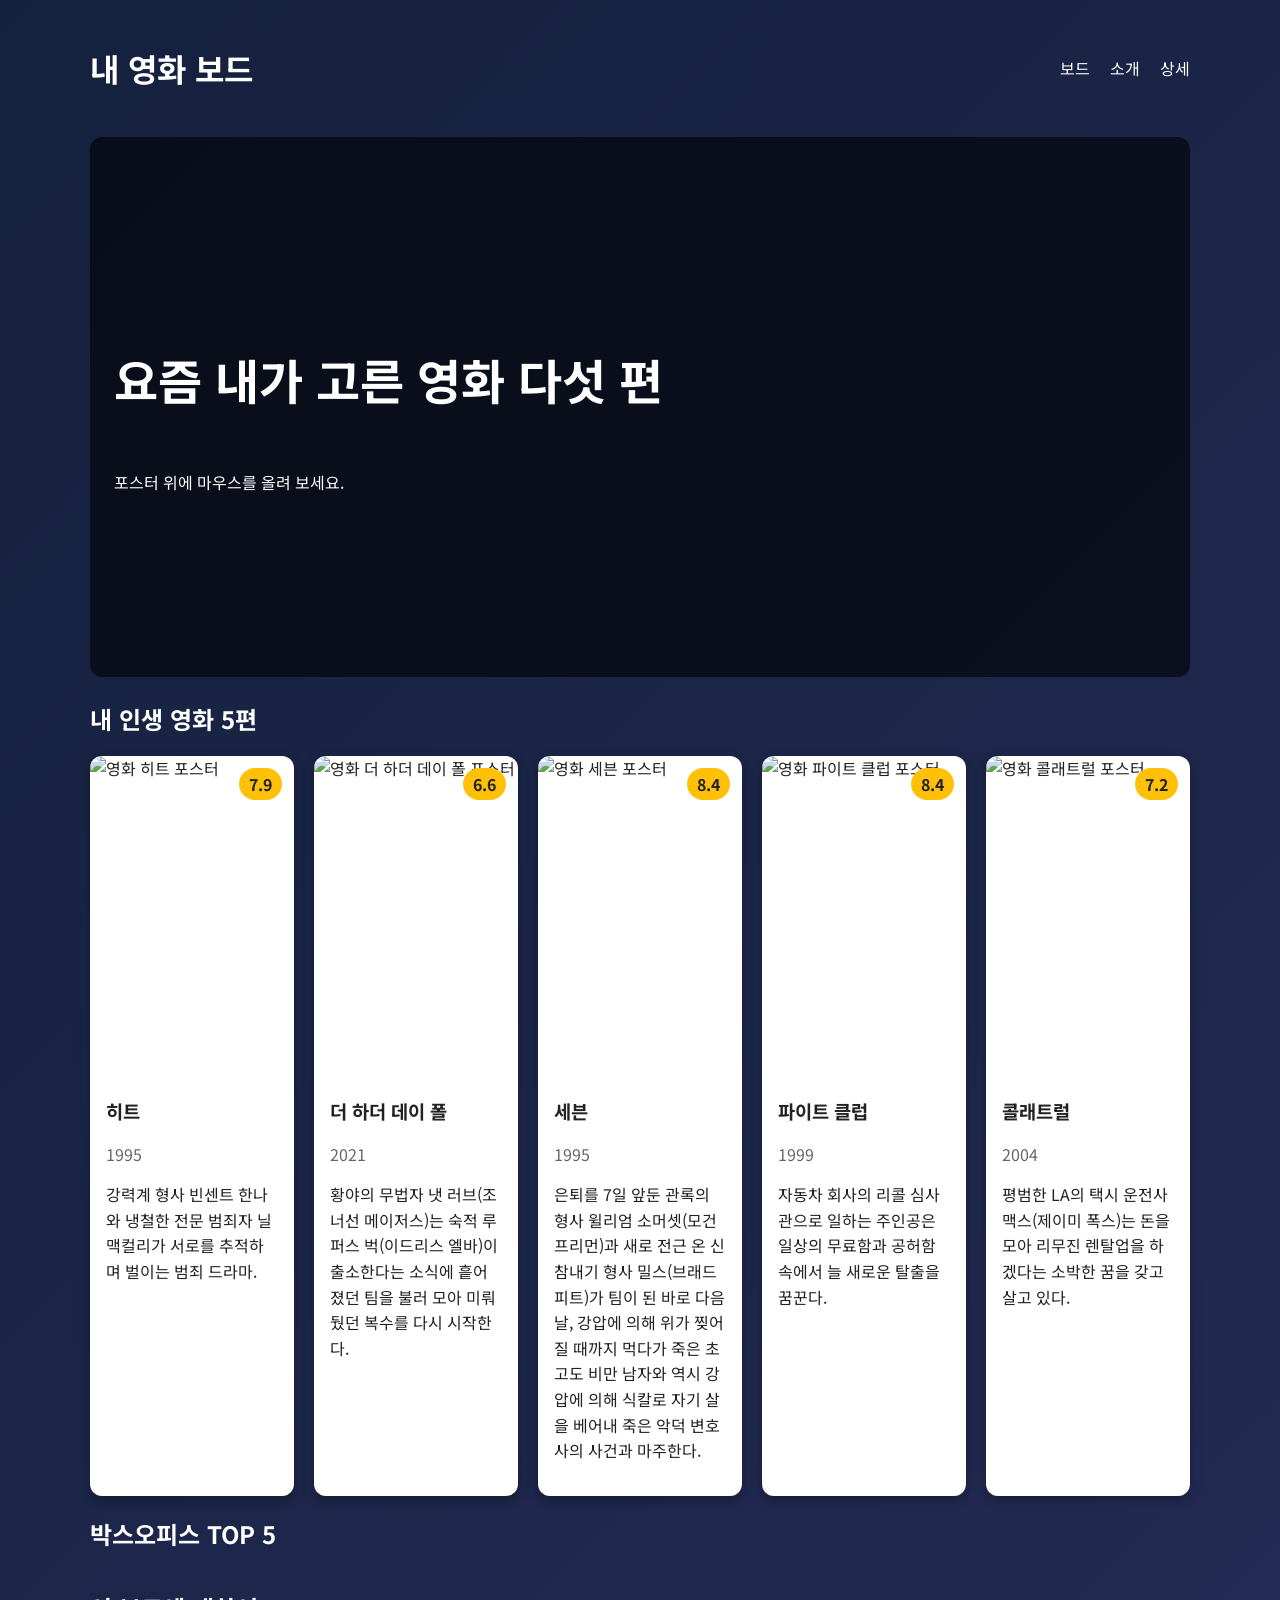
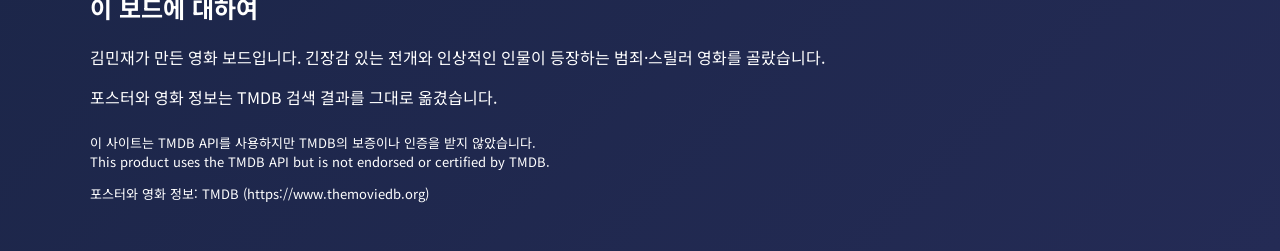
==== index.html @ c6d2b5fb "hw1 박스오피스 섹션 추가" ====
<!DOCTYPE html>
<html lang="ko">
<head>
    <meta charset="UTF-8">
    <meta name="viewport" content="width=device-width, initial-scale=1.0">
    <title>내 영화 보드</title>

    <link rel="preconnect" href="https://fonts.googleapis.com">
    <link rel="preconnect" href="https://fonts.gstatic.com" crossorigin>
    <link href="https://fonts.googleapis.com/css2?family=Noto+Sans+KR:wght@400;700&display=swap" rel="stylesheet">

    <link rel="stylesheet" href="style.css">
</head>

<body>

   <header class="top">
  <h1>내 영화 보드</h1>
  <nav>
    <ul>
      <li><a href="#board">보드</a></li>
      <li><a href="#about">소개</a></li>
      <li><a href="detail.html">상세</a></li>
    </ul>
  </nav>
</header>

<section class="hero">
  <h2>요즘 내가 고른 영화 다섯 편</h2>
  <p>포스터 위에 마우스를 올려 보세요.</p>
</section>
    <main>
 <section id="mine">
  <h2>내 인생 영화 5편</h2>
  <div class="board">

    <article class="card">

        <img class="poster"
             src="https://image.tmdb.org/t/p/w342/rrBuGu0Pjq7Y2BWSI6teGfZzviY.jpg"
             alt="영화 히트 포스터">

        <span class="badge">7.9</span>

        <div class="info">
            <h3>히트</h3>
            <p class="year">1995</p>
            <p class="overview">
                강력계 형사 빈센트 한나와 냉철한 전문 범죄자 닐 맥컬리가
                서로를 추적하며 벌이는 범죄 드라마.
            </p>
        </div>

    </article>
       <article class="card">

        <img class="poster"
             src="https://image.tmdb.org/t/p/w342/dv8KHbhCTqPZ1qfuf8XZRiY5a6f.jpg"
             alt="영화 더 하더 데이 폴 포스터">

        <span class="badge">6.6</span>

        <div class="info">
            <h3> 더 하더 데이 폴</h3>
            <p class="year">2021</p>
            <p class="overview">
                황야의 무법자 냇 러브(조너선 메이저스)는 숙적 루퍼스 벅(이드리스 엘바)이 출소한다는 소식에 흩어졌던 팀을 불러 모아 미뤄뒀던 복수를 다시 시작한다.
            </p>
        </div>

    </article>
       <article class="card">

        <img class="poster"
             src="https://image.tmdb.org/t/p/w342/izzk8dbmrLowcoGbFaebqJvzyXg.jpg"
             alt="영화 세븐 포스터">

        <span class="badge">8.4</span>

        <div class="info">
            <h3>세븐</h3>
            <p class="year">1995</p>
            <p class="overview">
                은퇴를 7일 앞둔 관록의 형사 윌리엄 소머셋(모건 프리먼)과 새로 전근 온 신참내기 형사 밀스(브래드 피트)가 팀이 된 바로 다음날, 
                강압에 의해 위가 찢어질 때까지 먹다가 죽은 초고도 비만 남자와 역시 강압에 의해 식칼로 자기 살을 베어내 죽은 악덕 변호사의 사건과 마주한다.
            </p>
        </div>

    </article>
       <article class="card">

        <img class="poster"
             src="https://image.tmdb.org/t/p/w342/eKZ07Ted7VHxQjbuZrRBFOamcKJ.jpg"
             alt="영화 파이트 클럽 포스터">

        <span class="badge">8.4</span>

        <div class="info">
            <h3>파이트 클럽</h3>
            <p class="year">1999</p>
            <p class="overview">
               자동차 회사의 리콜 심사관으로 일하는 주인공은 일상의 무료함과 공허함 속에서 늘 새로운 탈출을 꿈꾼다.
            </p>
        </div>

    </article>
       <article class="card">

        <img class="poster"
             src="https://image.tmdb.org/t/p/w342/9VIpBfup8MKmP5xFy2G9PiI8A8l.jpg"
             alt="영화 콜래트럴 포스터">

        <span class="badge">7.2</span>

        <div class="info">
            <h3>콜래트럴</h3>
            <p class="year">2004</p>
            <p class="overview">
                평범한 LA의 택시 운전사 맥스(제이미 폭스)는 돈을 모아 리무진 렌탈업을 하겠다는 소박한 꿈을 갖고 살고 있다.
            </p>
        </div>

    </article>
     </div>
     </section>
<section id="boxoffice">
    <h2>박스오피스 TOP 5</h2>
    <div class="board">

    </div>
</section>
  <section id="about">
    <h2>이 보드에 대하여</h2>
    <p>김민재가 만든 영화 보드입니다. 긴장감 있는 전개와 인상적인 인물이 등장하는 범죄·스릴러 영화를 골랐습니다.</p>
    <p>포스터와 영화 정보는 TMDB 검색 결과를 그대로 옮겼습니다.</p>
  </section>
</main>

    <footer>
        <p>
            이 사이트는 TMDB API를 사용하지만 TMDB의 보증이나 인증을 받지 않았습니다.<br>
            This product uses the TMDB API but is not endorsed or certified by TMDB.
        </p>
        <p>포스터와 영화 정보: TMDB (https://www.themoviedb.org)</p>
    </footer>

</body>
</html>
---- style.css ----
body {
    background: linear-gradient(135deg, #14213d, #242b55);
    font-family: "Noto Sans KR", sans-serif;
    color: white;
   padding: 16px;
}

h1 {
    color: white;
}

.card {
   
    border-radius: 12px;
    overflow: hidden;
    position: relative;
    background: white;
    color: #222;
    box-shadow: 0 4px 12px rgba(0, 0, 0, 0.3);
    transition: transform 0.3s, box-shadow 0.3s;
}

.card:hover {
    transform: translateY(-8px);
    box-shadow: 0 12px 32px rgba(255, 193, 7, 0.6);
}

.poster {
    width: 100%;
    display: block;
    aspect-ratio: 2 / 3;
    object-fit: cover;
}

.badge {
    position: absolute;
    top: 12px;
    right: 12px;
    background: #ffc107;
    color: #222;
    padding: 4px 10px;
    border-radius: 999px;
    font-weight: bold;
}

.info {
    padding: 16px;
}

.info h2 {
    margin-top: 0;
}

.year {
    color: #666;
}

.overview {
    line-height: 1.6;
}

footer {
    margin-top: 30px;
    color: white;
    font-size: 13px;
}
main, .top, .hero, footer {
  max-width: 1100px;
  margin: 0 auto 24px;
}

.top {
  display: flex;
  justify-content: space-between;
  align-items: center;
}

nav ul {
  display: flex;
  flex-direction: column;
  gap: 8px;
  list-style: none;
  margin: 0;
  padding: 0;
}

nav a {
  color: #fff;
  text-decoration: none;
}

.board {
  display: grid;
  grid-template-columns: repeat(auto-fit, minmax(200px, 1fr));
  gap: 20px;
}
.hero {
  background-image:
    linear-gradient(rgba(0, 0, 0, 0.6), rgba(0, 0, 0, 0.6)),
    url("https://image.tmdb.org/t/p/w1280/xKsnZDERG1dk95wuZ5q9iks3OL3.jpg");
  background-size: cover;
  background-position: center;
  min-height: 40vh;
  padding: 24px;
  box-sizing: border-box;
  color: #fff;
  border-radius: 12px;
  display: flex;
  flex-direction: column;
  justify-content: center;
}
@media (min-width: 600px) {
  nav ul {
    flex-direction: row;
    gap: 20px;
  }
}

@media (min-width: 1024px) {
  .hero {
    min-height: 60vh;
  }

  .hero h2 {
    font-size: 3rem;
  }
}
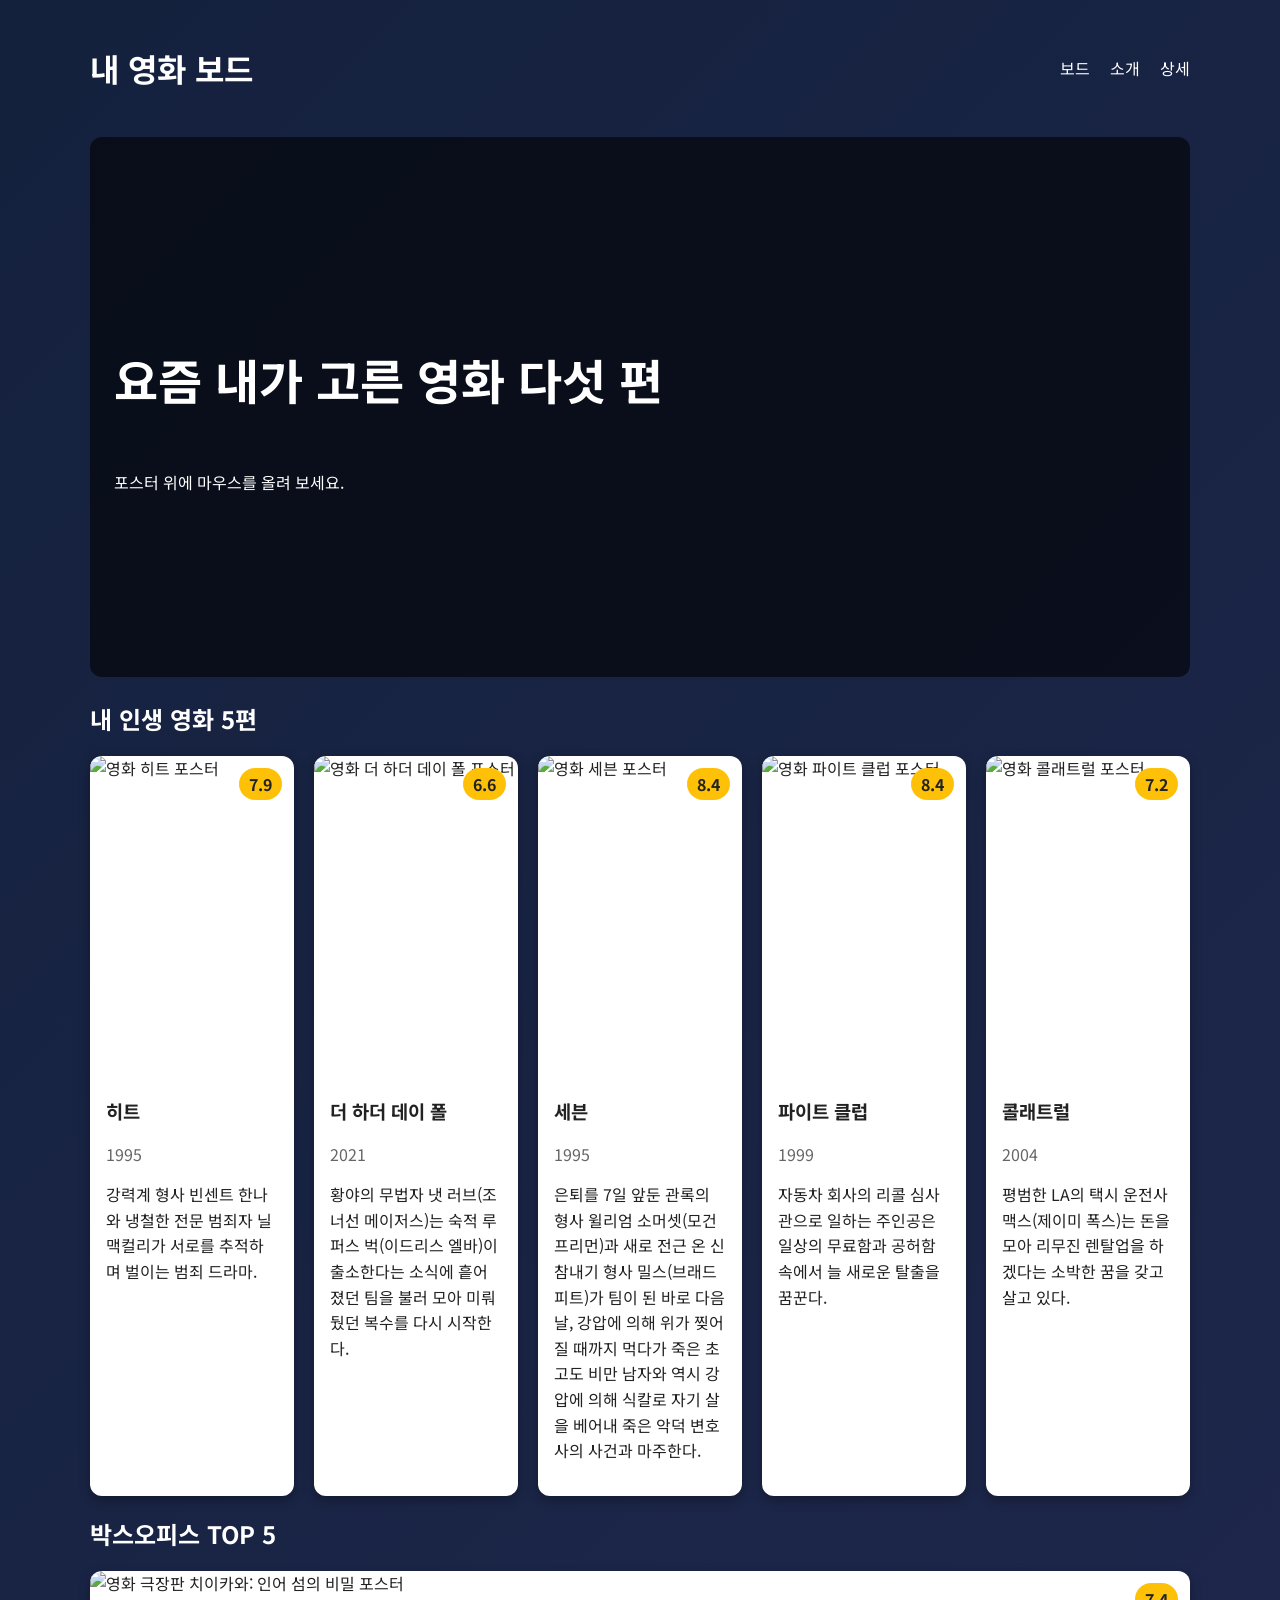
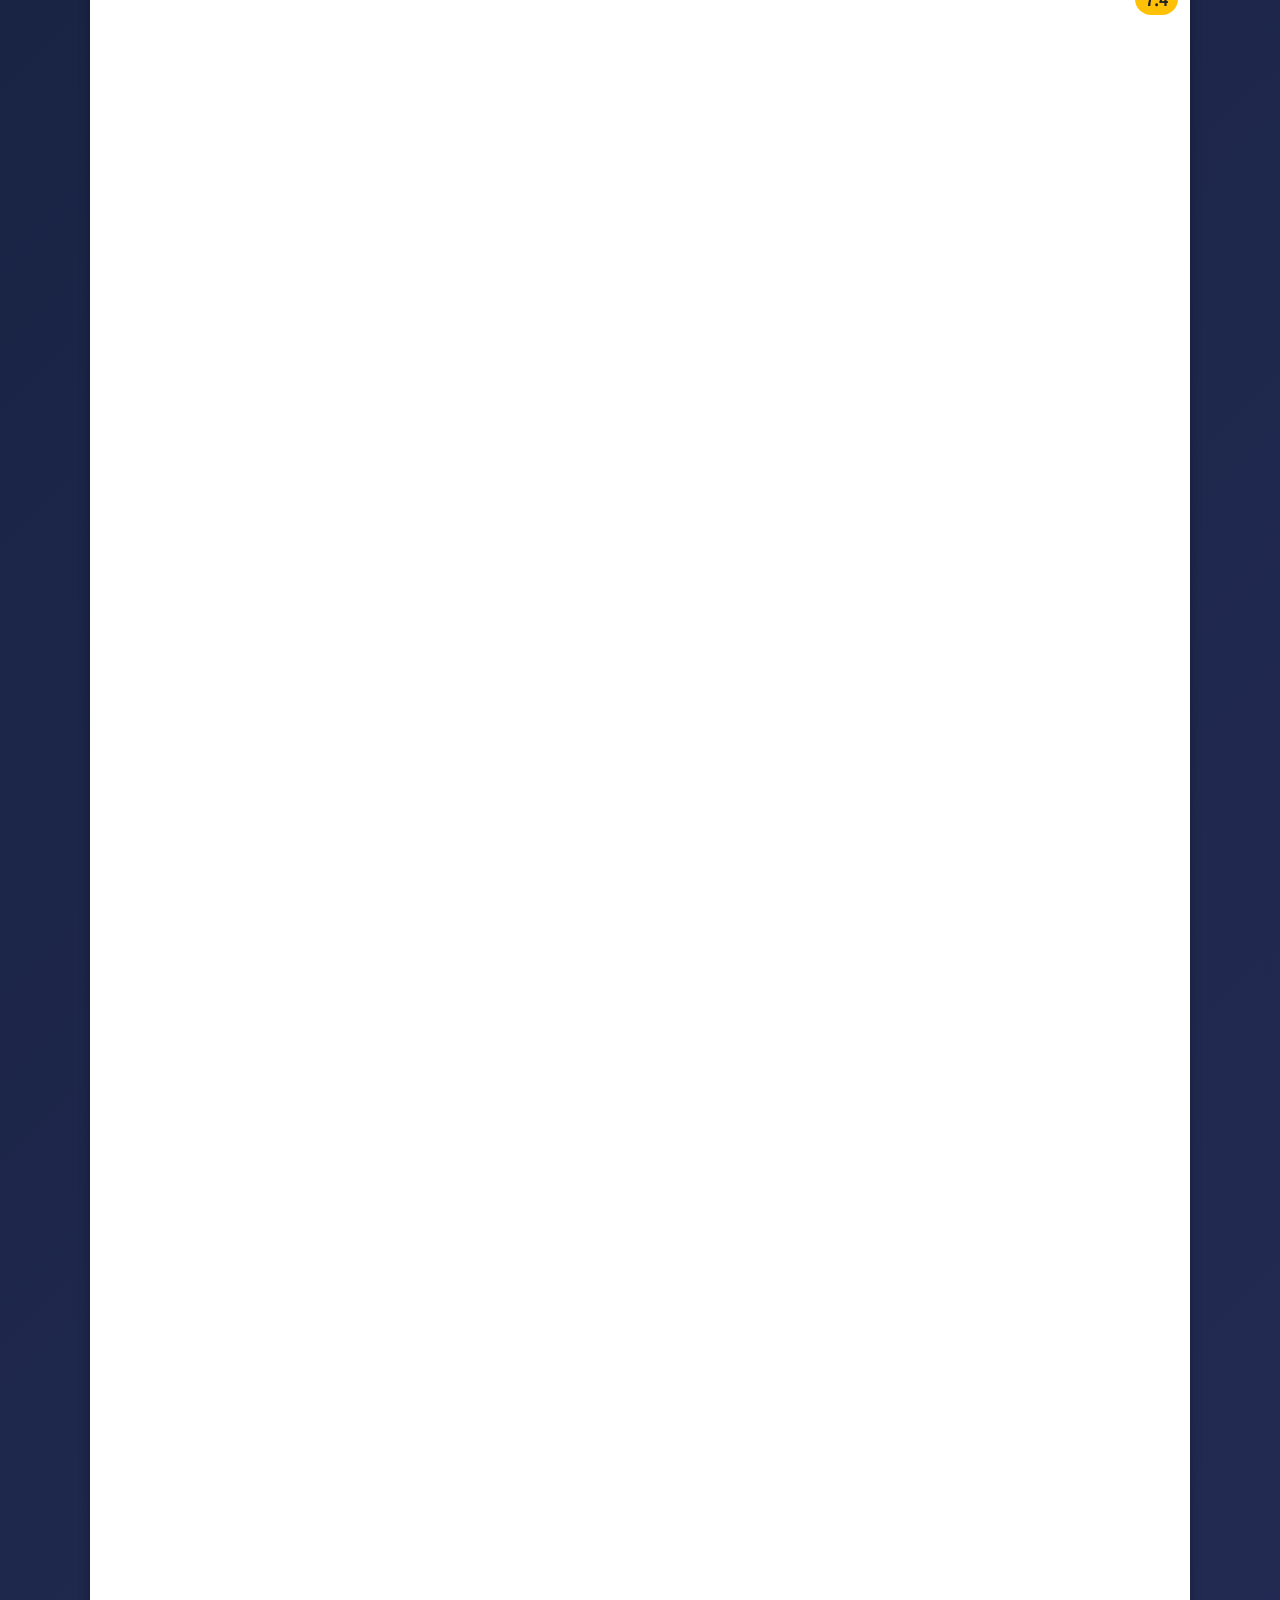
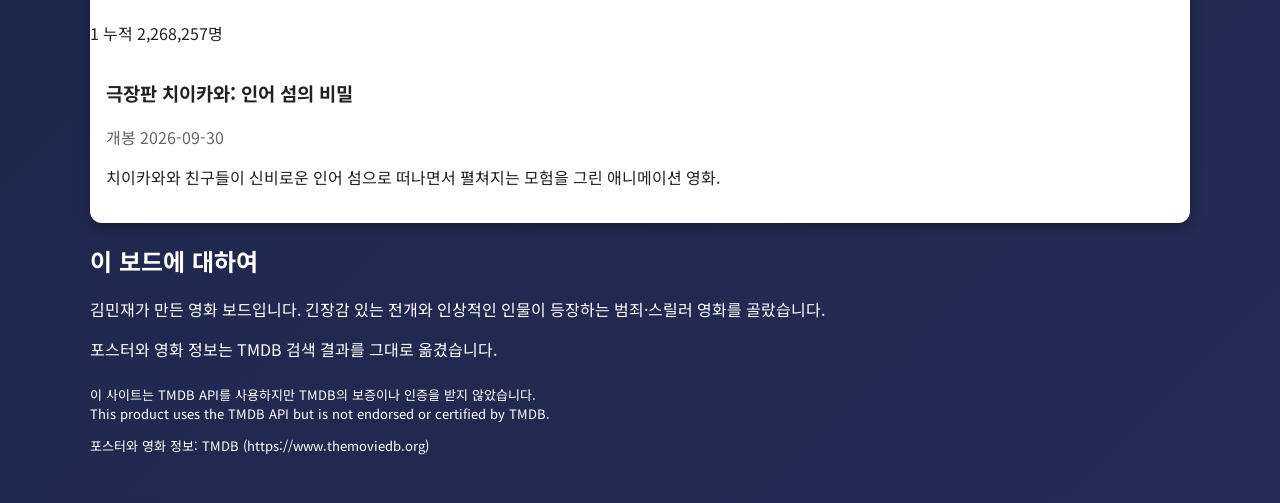
==== commit bf6ba13b: "hw1 박스오피스 1위 카드 완성" ====
--- a/index.html
+++ b/index.html
@@ -126,7 +126,25 @@
 <section id="boxoffice">
     <h2>박스오피스 TOP 5</h2>
     <div class="board">
+<article class="card">
 
+        <img class="poster"
+             src=src="https://image.tmdb.org/t/p/w342/5TMyytCl5Pfc9c1eNsIjCidB05.jpg"
+             alt="영화 극장판 치이카와: 인어 섬의 비밀 포스터">
+    
+<span class="rank">1</span>
+        <span class="badge">7.4</span>
+    <span class="audience">누적 2,268,257명</span>
+
+        <div class="info">
+            <h3>극장판 치이카와: 인어 섬의 비밀</h3>
+            <p class="year">개봉 2026-09-30</p>
+            <p class="overview">
+                치이카와와 친구들이 신비로운 인어 섬으로 떠나면서 펼쳐지는 모험을 그린 애니메이션 영화.
+            </p>
+        </div>
+
+    </article>
     </div>
 </section>
   <section id="about">
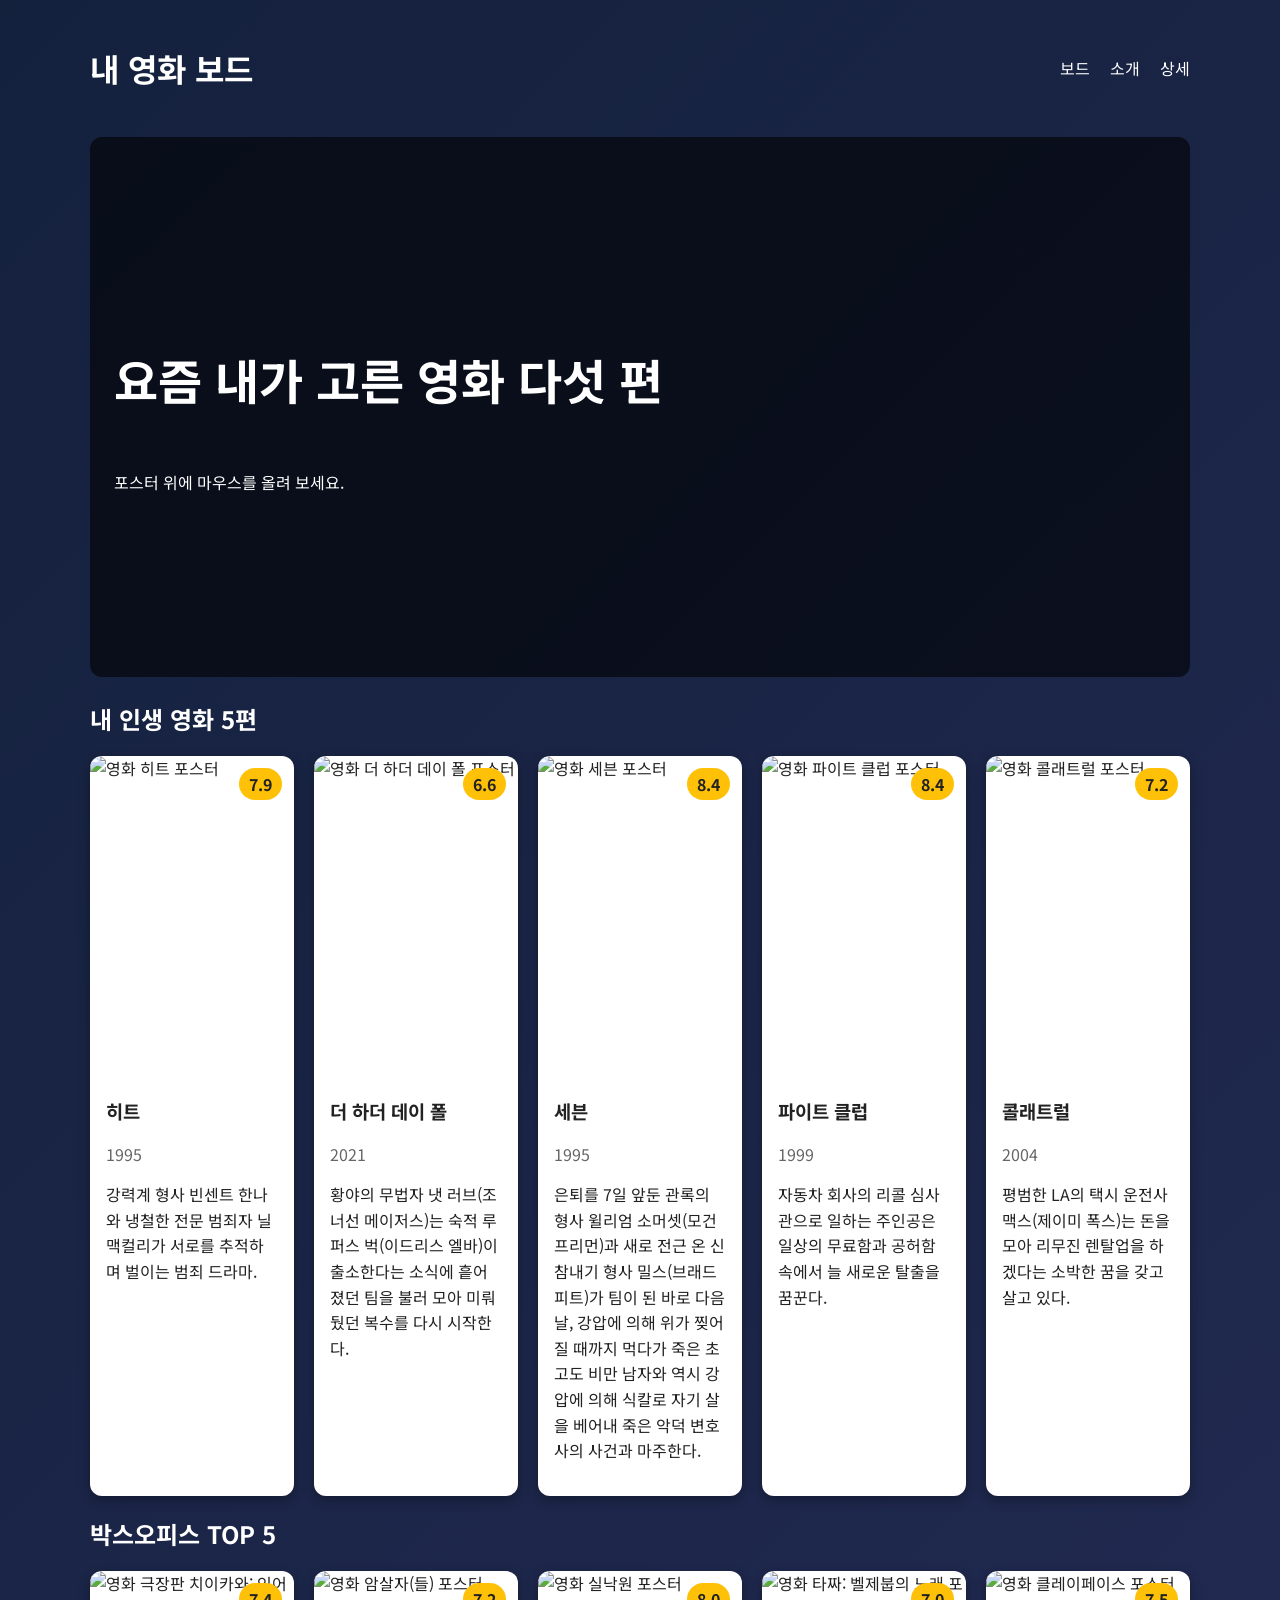
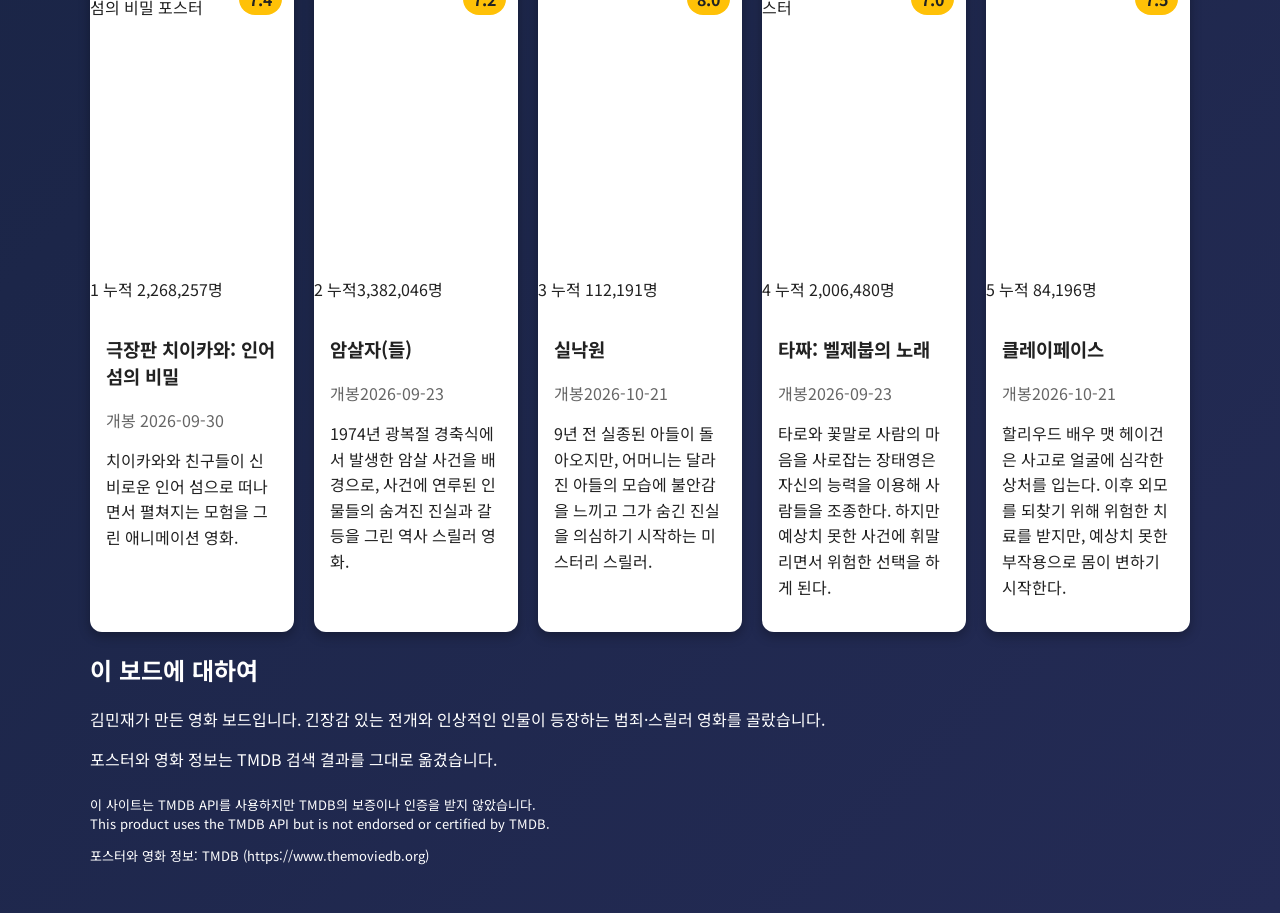
==== commit 1385628d: "hw1 박스오피스 TOP 5 카드 완성" ====
--- a/index.html
+++ b/index.html
@@ -129,7 +129,7 @@
 <article class="card">
 
         <img class="poster"
-             src=src="https://image.tmdb.org/t/p/w342/5TMyytCl5Pfc9c1eNsIjCidB05.jpg"
+             src="https://image.tmdb.org/t/p/w342/5TMyytCl5Pfc9c1eNsIjCidB05.jpg"
              alt="영화 극장판 치이카와: 인어 섬의 비밀 포스터">
     
 <span class="rank">1</span>
@@ -141,6 +141,82 @@
             <p class="year">개봉 2026-09-30</p>
             <p class="overview">
                 치이카와와 친구들이 신비로운 인어 섬으로 떠나면서 펼쳐지는 모험을 그린 애니메이션 영화.
+            </p>
+        </div>
+
+    </article>
+        <article class="card">
+
+        <img class="poster"
+             src="https://image.tmdb.org/t/p/w342/c55jisOdntj6P25vDwHldgsBpmV.jpg"
+             alt="영화 암살자(들) 포스터">
+    
+<span class="rank">2</span>
+        <span class="badge">7.2</span>
+    <span class="audience">누적3,382,046명</span>
+
+        <div class="info">
+            <h3>암살자(들)</h3>
+            <p class="year">개봉2026-09-23</p>
+            <p class="overview">
+               1974년 광복절 경축식에서 발생한 암살 사건을 배경으로, 사건에 연루된 인물들의 숨겨진 진실과 갈등을 그린 역사 스릴러 영화.
+            </p>
+        </div>
+
+    </article>
+         <article class="card">
+
+        <img class="poster"
+             src="https://image.tmdb.org/t/p/w342/wkm98QLbk7U2KihcCspCa663Qse.jpg"
+             alt="영화 실낙원 포스터">
+    
+<span class="rank">3</span>
+        <span class="badge">8.0</span>
+    <span class="audience">누적	112,191명</span>
+
+        <div class="info">
+            <h3>실낙원</h3>
+            <p class="year">개봉2026-10-21</p>
+            <p class="overview">
+               9년 전 실종된 아들이 돌아오지만, 어머니는 달라진 아들의 모습에 불안감을 느끼고 그가 숨긴 진실을 의심하기 시작하는 미스터리 스릴러.
+            </p>
+        </div>
+
+    </article>
+          <article class="card">
+
+        <img class="poster"
+            src="https://image.tmdb.org/t/p/w342/ueigb5Zra1fJ6fK9yhm2P33PBU.jpg"
+             alt="영화 타짜: 벨제붑의 노래 포스터">
+    
+<span class="rank">4</span>
+        <span class="badge">7.0</span>
+    <span class="audience">누적	2,006,480명</span>
+
+        <div class="info">
+            <h3>타짜: 벨제붑의 노래</h3>
+            <p class="year">개봉2026-09-23</p>
+            <p class="overview">
+               타로와 꽃말로 사람의 마음을 사로잡는 장태영은 자신의 능력을 이용해 사람들을 조종한다. 하지만 예상치 못한 사건에 휘말리면서 위험한 선택을 하게 된다.
+            </p>
+        </div>
+
+    </article>
+          <article class="card">
+
+        <img class="poster"
+          src="https://image.tmdb.org/t/p/w342/LSpc5AlitssokOvYakeUrOZo.jpg"
+             alt="영화 클레이페이스 포스터">
+    
+<span class="rank">5</span>
+        <span class="badge">7.5</span>
+    <span class="audience">누적	84,196명</span>
+
+        <div class="info">
+            <h3>클레이페이스</h3>
+            <p class="year">개봉2026-10-21</p>
+            <p class="overview">
+            할리우드 배우 맷 헤이건은 사고로 얼굴에 심각한 상처를 입는다. 이후 외모를 되찾기 위해 위험한 치료를 받지만, 예상치 못한 부작용으로 몸이 변하기 시작한다.
             </p>
         </div>
 
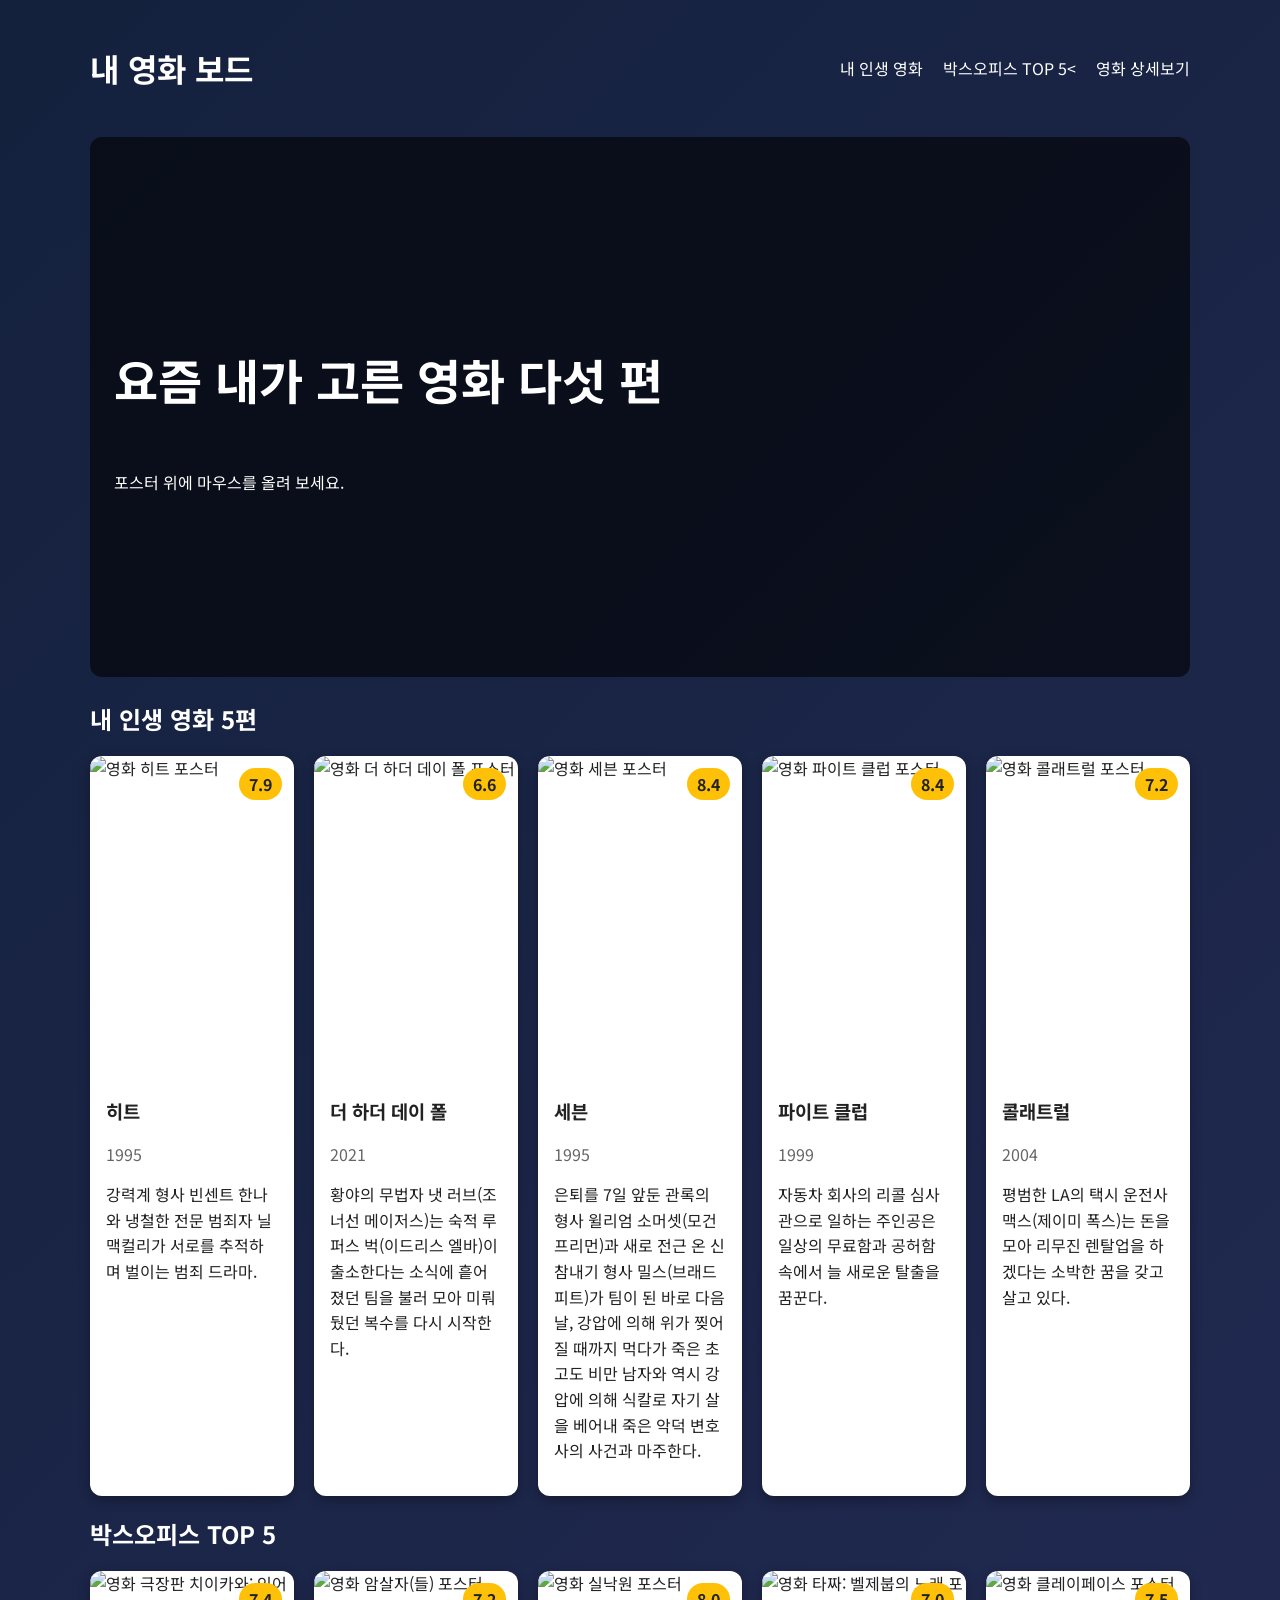
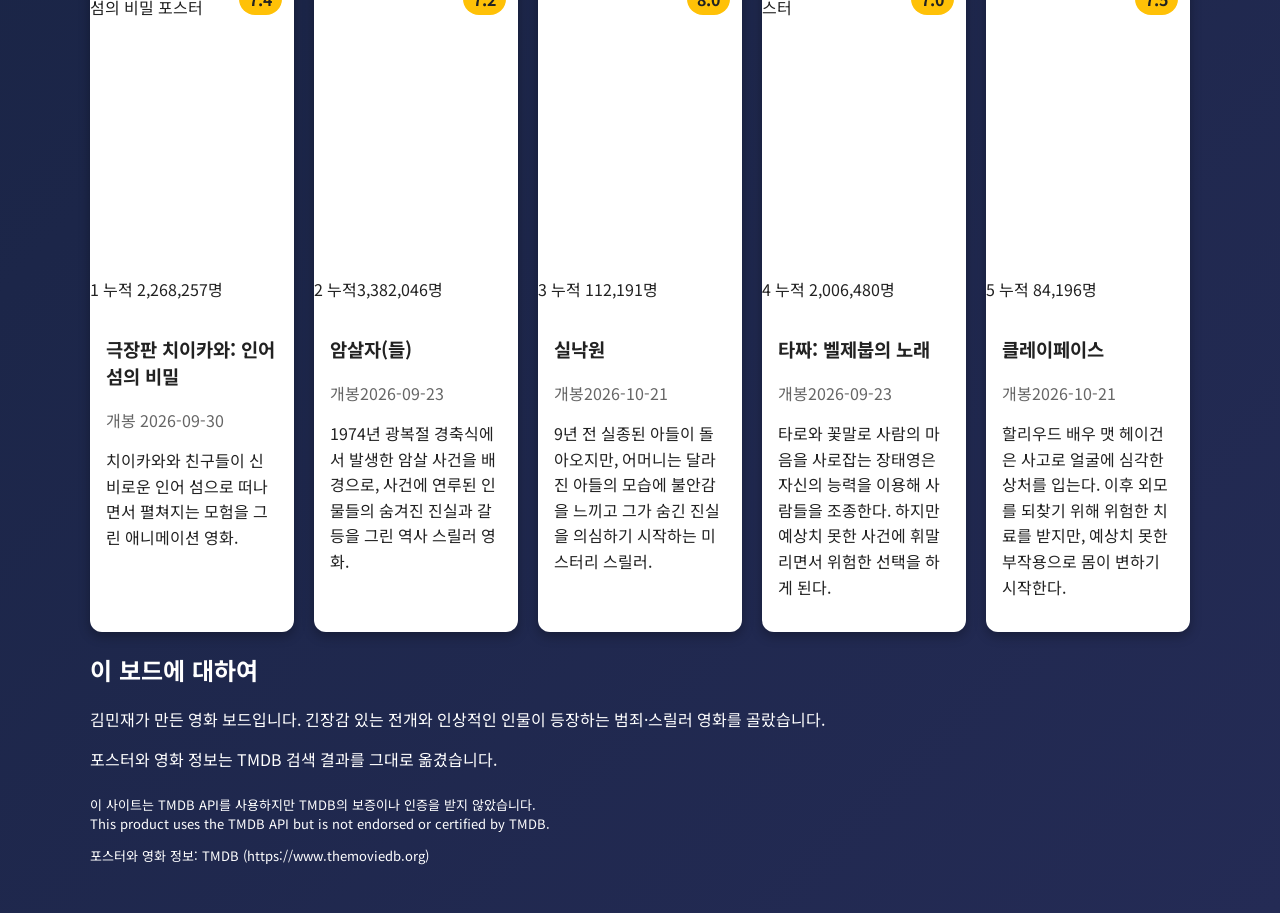
==== commit 75a127f2: "hw1 상단 내비게이션 수정" ====
--- a/index.html
+++ b/index.html
@@ -18,9 +18,9 @@
   <h1>내 영화 보드</h1>
   <nav>
     <ul>
-      <li><a href="#board">보드</a></li>
-      <li><a href="#about">소개</a></li>
-      <li><a href="detail.html">상세</a></li>
+      <li><a href="#mine">내 인생 영화</a></li>
+      <li><a href="#boxoffice">박스오피스 TOP 5<</a></li>
+      <li><a href="detail.html">영화 상세보기</a></li>
     </ul>
   </nav>
 </header>
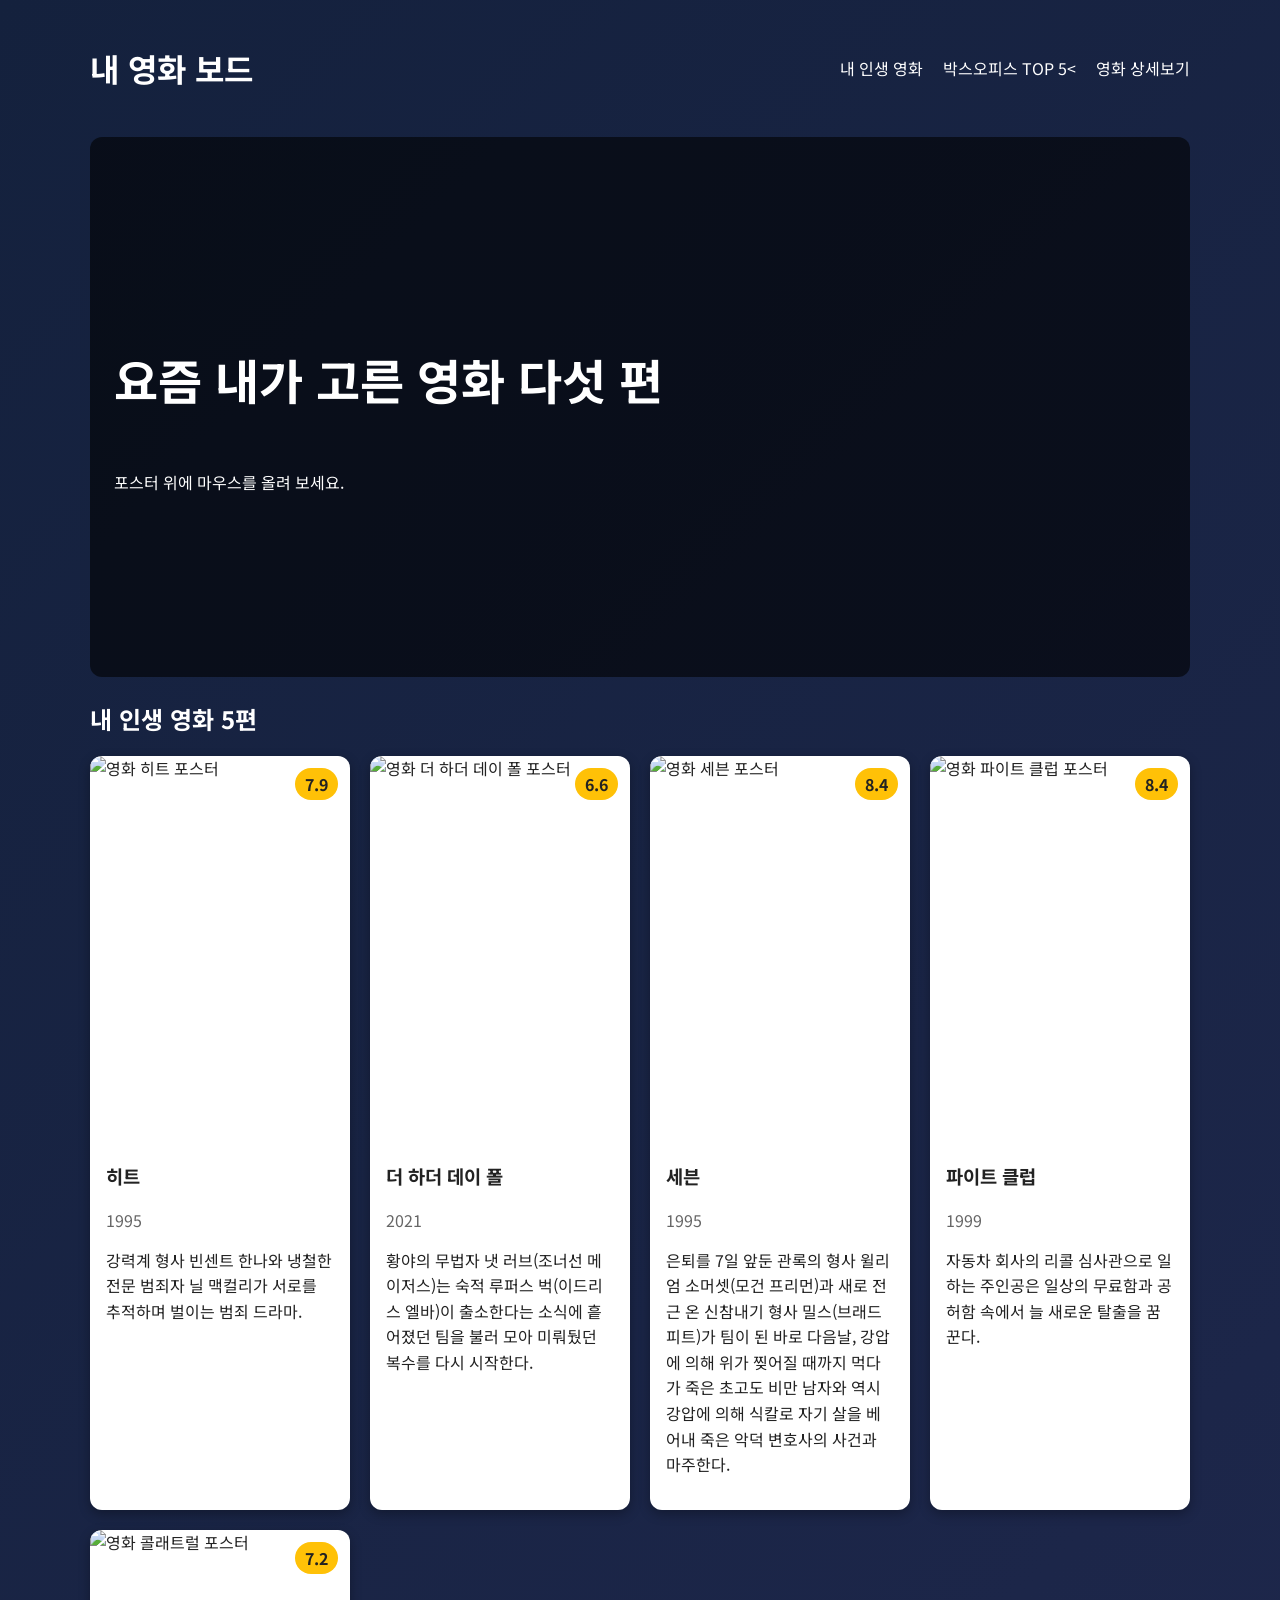
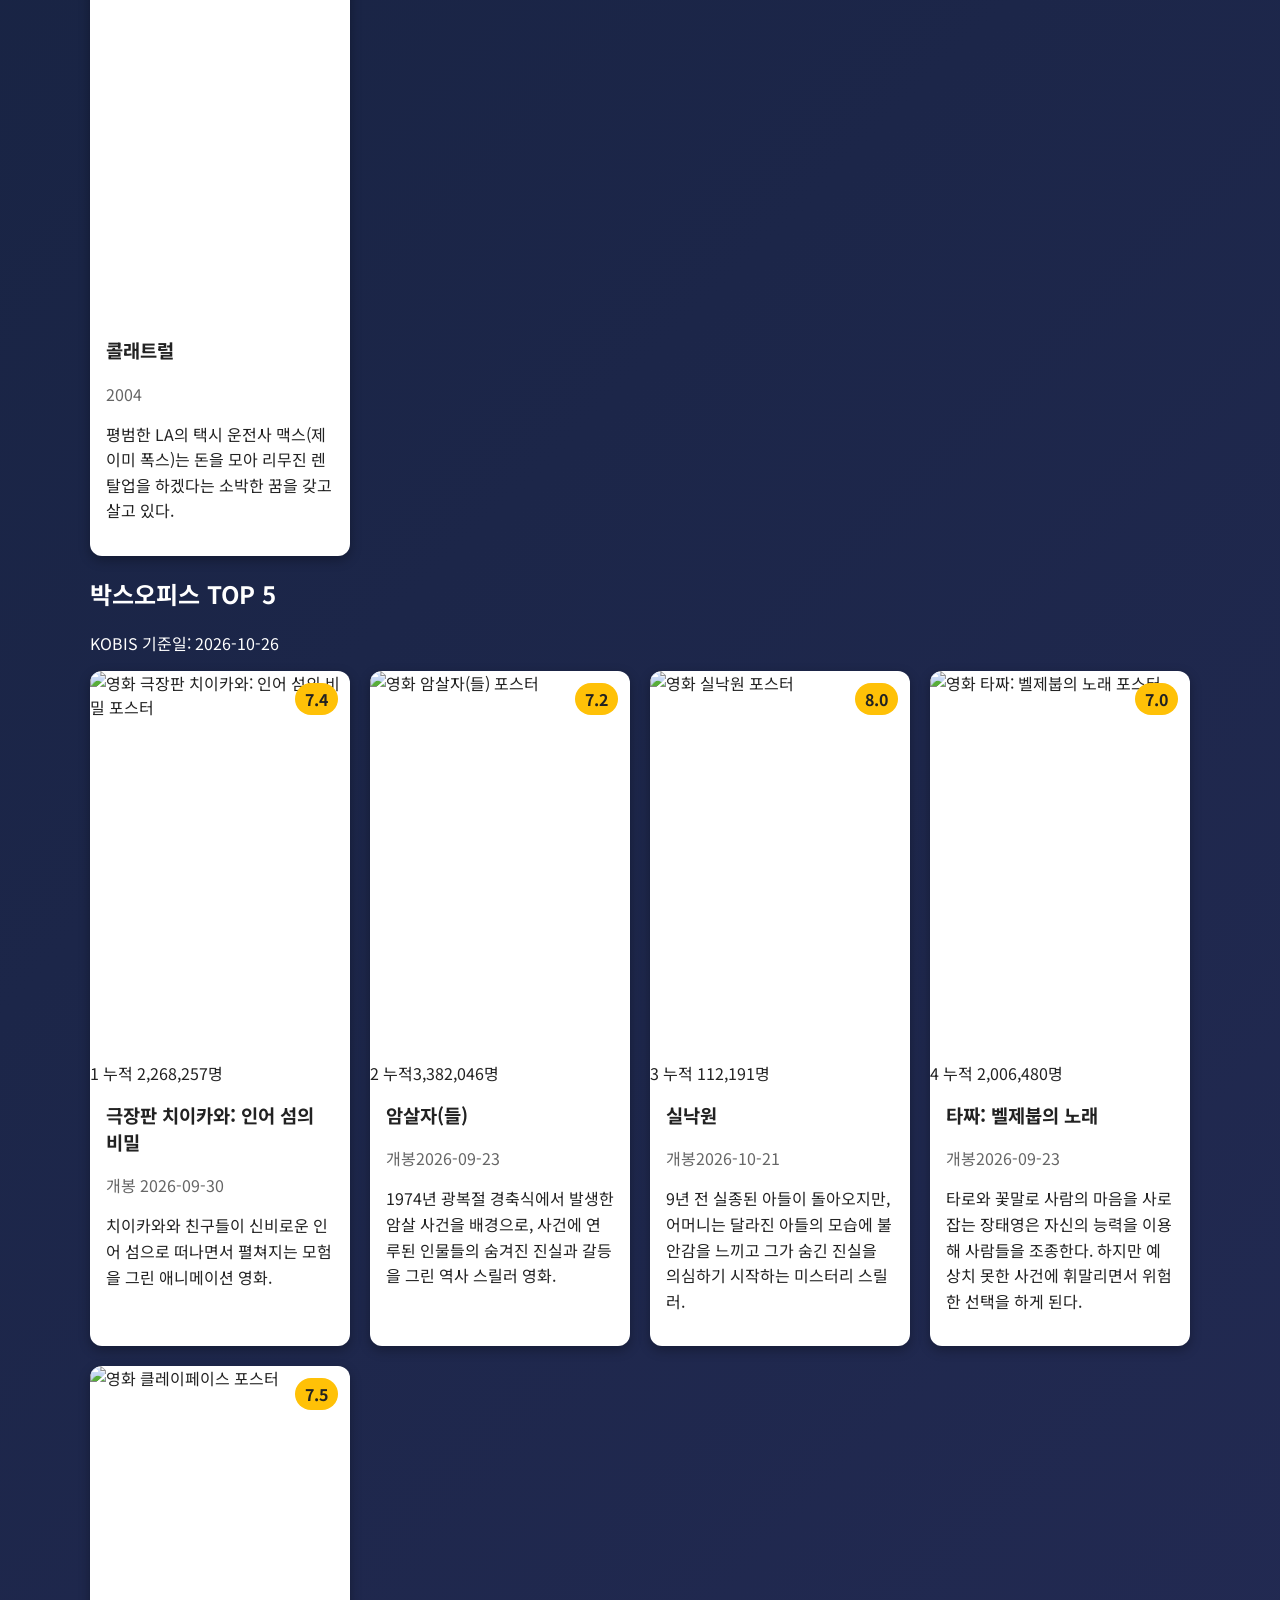
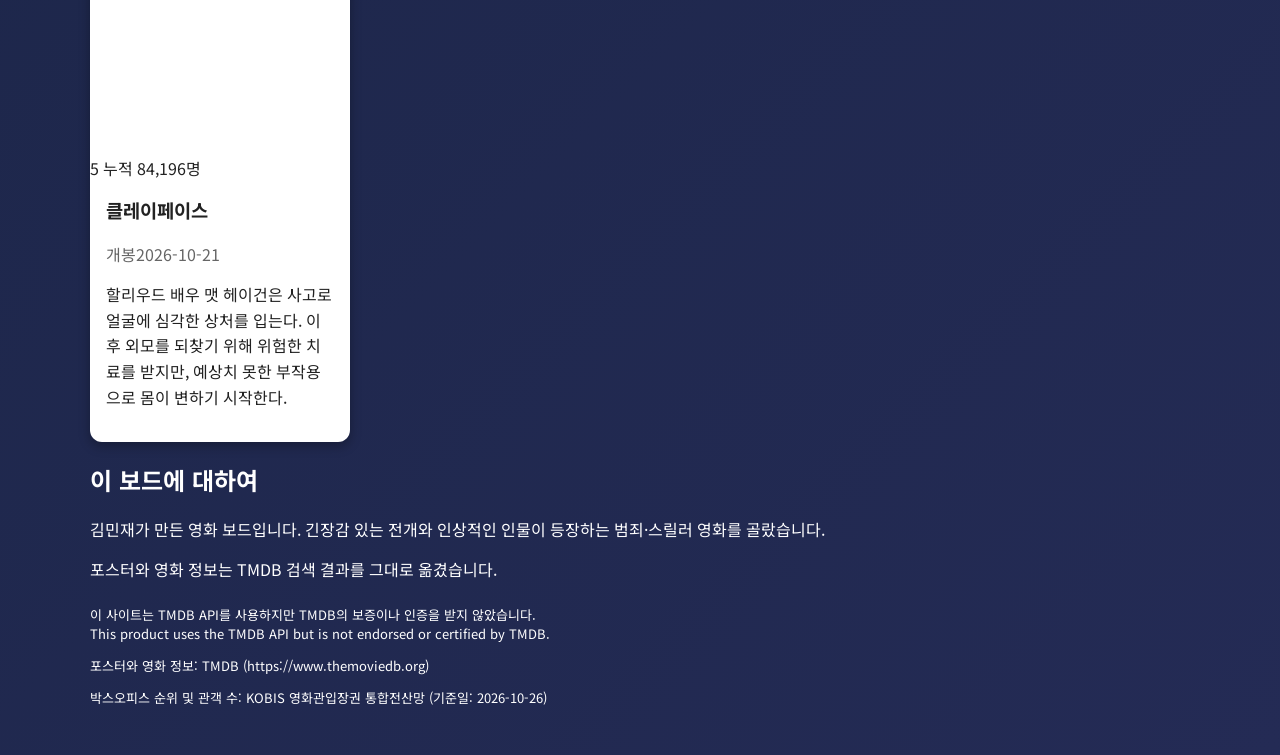
==== commit 6b4c82ac: "hw1 TMDB KOBIS 출처 및 기준일 추가" ====
--- a/index.html
+++ b/index.html
@@ -125,6 +125,7 @@
      </section>
 <section id="boxoffice">
     <h2>박스오피스 TOP 5</h2>
+    <p class="basis">KOBIS 기준일: 2026-10-26</p>
     <div class="board">
 <article class="card">
 
@@ -236,6 +237,7 @@
             This product uses the TMDB API but is not endorsed or certified by TMDB.
         </p>
         <p>포스터와 영화 정보: TMDB (https://www.themoviedb.org)</p>
+        <p>박스오피스 순위 및 관객 수: KOBIS 영화관입장권 통합전산망 (기준일: 2026-10-26)</p>
     </footer>
 
 </body>
--- a/style.css
+++ b/style.css
@@ -47,7 +47,7 @@
     padding: 16px;
 }
 
-.info h2 {
+.info h3 {
     margin-top: 0;
 }
 
@@ -91,7 +91,7 @@
 
 .board {
   display: grid;
-  grid-template-columns: repeat(auto-fit, minmax(200px, 1fr));
+  grid-template-columns: 1fr;
   gap: 20px;
 }
 .hero {
@@ -109,10 +109,37 @@
   flex-direction: column;
   justify-content: center;
 }
+   :root {
+  --gap: 20px;
+}
+    .detail {
+  display: grid;
+  grid-template-columns: 1fr;
+  gap: var(--gap);
+}
+
+.detail img {
+  width: 100%;
+}
+    .detail-page {
+  background-image:
+    linear-gradient(rgba(0, 0, 0, 0.75), rgba(0, 0, 0, 0.75)),
+    url("https://image.tmdb.org/t/p/w1280/xKsnZDERG1dk95wuZ5q9iks3OL3.jpg");
+  background-size: cover;
+  min-height: 100vh;
+}
+
 @media (min-width: 600px) {
   nav ul {
     flex-direction: row;
     gap: 20px;
+  }
+    .detail {
+  grid-template-columns: 1fr 2fr;
+}
+
+  .board {
+    grid-template-columns: repeat(2, 1fr);
   }
 }
 
@@ -121,7 +148,13 @@
     min-height: 60vh;
   }
 
+
   .hero h2 {
     font-size: 3rem;
   }
+
+  .board {
+    grid-template-columns: repeat(4, 1fr);
+  }
 }
+ 
